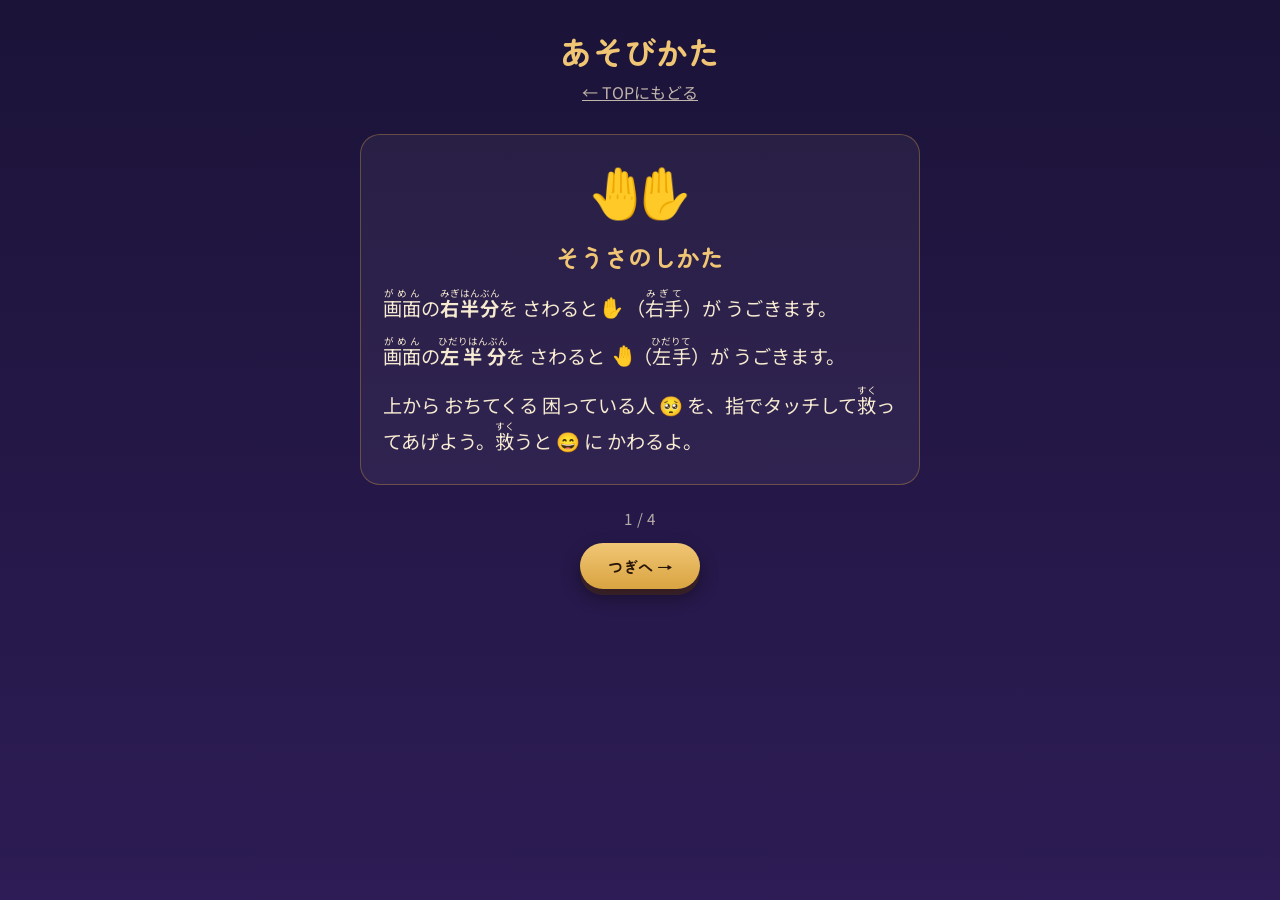
==== how-to-play.html @ 6fa82c0a "Update how-to-play.html" ====
<!DOCTYPE html>
<html lang="ja">
<head>
<meta charset="UTF-8">
<meta name="viewport" content="width=device-width, initial-scale=1, viewport-fit=cover">
<title>あそびかた ｜ 困っている人を救え！千手観音ゲーム</title>
<link rel="preconnect" href="https://fonts.googleapis.com">
<link rel="preconnect" href="https://fonts.gstatic.com" crossorigin>
<link href="https://fonts.googleapis.com/css2?family=Zen+Maru+Gothic:wght@400;700&family=Noto+Sans+JP:wght@400;700&display=swap" rel="stylesheet">
<link rel="stylesheet" href="css/style.css">
</head>
<body class="howto-page">
<div class="howto-wrap">
  <h1 class="howto-title">あそびかた</h1>
  <a class="howto-back" href="index.html">← TOPにもどる</a>

  <div class="howto-slides">
    <section class="howto-section howto-slide" data-slide="0">
      <div class="icon-row"><span class="emoji-rot emoji-rot-left">🫱</span><span class="emoji-rot emoji-rot-right">🫲</span></div>
      <h2>そうさのしかた</h2>
      <p><ruby>画面<rt>がめん</rt></ruby>の<ruby><strong>右半分</strong><rt>みぎはんぶん</rt></ruby>を さわると <span class="emoji-rot emoji-rot-right">🫲</span>（<ruby>右手<rt>みぎて</rt></ruby>）が うごきます。</p>
      <p><ruby>画面<rt>がめん</rt></ruby>の<ruby><strong>左半分</strong><rt>ひだりはんぶん</rt></ruby>を さわると <span class="emoji-rot emoji-rot-left">🫱</span>（<ruby>左手<rt>ひだりて</rt></ruby>）が うごきます。</p>
      <p>上から おちてくる 困っている人 🥺 を、指でタッチして<ruby>救<rt>すく</rt></ruby>ってあげよう。<ruby>救<rt>すく</rt></ruby>うと 😄 に かわるよ。</p>
     </section>

    <section class="howto-section howto-slide bad" data-slide="1">
      <div class="icon-row">😈</div>
      <h2>😈 に ちゅういしよう！</h2>
      <p>😈 を タッチしてしまうと、<span class="emoji-rot emoji-rot-left">🫱</span><span class="emoji-rot emoji-rot-right">🫲</span>が <strong>少しの<ruby>間<rt>あいだ</rt></ruby> しびれて</strong> うごかせなくなるよ。</p>
      <p>🥺 と まちがえないように、よく見て よけよう！</p>
    </section>

    <section class="howto-section howto-slide good" data-slide="2">
      <div class="icon-row">🪷</div>
      <h2>🪷 は ラッキーアイテム！</h2>
      <p>ときどき おちてくる 🪷（はすの花）を タッチすると、<ruby>救<rt>すく</rt></ruby>った<ruby>人数<rt>にんずう</rt></ruby>が <strong><ruby>一気<rt>いっき</rt></ruby>に10人 プラス</strong>されるよ！</p>
      <p>見つけたら ぜったい のがさないでね！</p>
    </section>

    <section class="howto-section howto-slide" data-slide="3">
      <div class="icon-row">⏱️</div>
      <h2><ruby>制限時間<rt>せいげんじかん</rt></ruby></h2>
      <p><ruby>制限時間<rt>せいげんじかん</rt></ruby>は <strong>42<ruby>秒<rt>びょう</rt></ruby></strong>。<ruby>木造千手観音坐像<rt>もくぞうせんじゅかんのんざぞう</rt></ruby>の 手の数「42本」に ちなんだ <ruby>秒数<rt>びょうすう</rt></ruby>だよ。</p>
      <p><ruby>時間切<rt>じかんぎ</rt></ruby>れになるまでに、なるべく たくさんの 困っている人 🥺 を <ruby>救<rt>すく</rt></ruby>おう！</p>
    </section>
  </div>

  <div class="howto-nav">
    <div class="howto-progress" id="howto-progress">1 / 4</div>
    <div class="howto-nav-buttons">
      <button class="btn btn-secondary hidden" id="howto-prev">← もどる</button>
      <button class="btn" id="howto-next">つぎへ →</button>
    </div>
    <a class="btn hidden" href="index.html" id="howto-finish">TOPにもどって あそぶ</a>
  </div>
</div>

<script src="js/howto.js"></script>
</body>
</html>
---- css/style.css ----
/*
  style.css
  ------------------------------------------------------
  色の数値は上のほうにまとめてあります(:root の中)。
  配色を変えたいときは、まずここの色コードを変更してみてください。
------------------------------------------------------ */

:root{
  --night-deep:#1b1338;
  --night-mid:#2d1c55;
  --night-light:#3c2566;
  --gold:#d9a441;
  --gold-bright:#f0c675;
  --ray-color:255,241,214; /* R,G,B の数値だけ(光芒の色) */
  --crimson:#b1392c;
  --cream:#f6ead0;
  --font-display: "Zen Maru Gothic", "Hiragino Maru Gothic ProN", sans-serif;
  --font-body: "Noto Sans JP", "Hiragino Sans", "Yu Gothic", sans-serif;
}

*{box-sizing:border-box; -webkit-tap-highlight-color:transparent;}

html,body{
  margin:0; padding:0; height:100%;
  background:var(--night-deep);
  font-family:var(--font-body);
  color:var(--cream);
}

/* 見出し・ボタンなど、目を引かせたい文字には display フォントを使う */
h1, h2,
.btn, .btn-secondary,
.result-score, #score,
.howto-title, .big-emoji-row{
  font-family:var(--font-display);
}

/* =========================================================
   ゲーム画面(index.html)
========================================================= */

body.game-page{
  overflow:hidden;
  touch-action:none;
  user-select:none;
}

#app{
  position:relative;
  width:100%;
  height:100vh;
  height:100dvh;
  overflow:hidden;
  background:
    radial-gradient(ellipse at 50% 8%, rgba(var(--ray-color),0.35), transparent 60%),
    linear-gradient(180deg, var(--night-deep) 0%, var(--night-mid) 50%, var(--night-light) 100%);
}

/* 薄明光線(光芒)。上のほうを光源にして、ゆっくり回る帯を重ねている */
#app::before{
  content:"";
  position:absolute;
  top:-60%; left:-50%;
  width:200%; height:200%;
  background:conic-gradient(from 0deg at 50% 22%,
    transparent 0deg,  rgba(var(--ray-color),0.20) 4deg,  transparent 11deg,
    transparent 40deg, rgba(var(--ray-color),0.14) 45deg, transparent 52deg,
    transparent 88deg, rgba(var(--ray-color),0.18) 93deg, transparent 100deg,
    transparent 138deg,rgba(var(--ray-color),0.12) 143deg,transparent 150deg,
    transparent 188deg,rgba(var(--ray-color),0.16) 193deg,transparent 200deg,
    transparent 228deg,rgba(var(--ray-color),0.13) 233deg,transparent 240deg,
    transparent 278deg,rgba(var(--ray-color),0.17) 283deg,transparent 290deg,
    transparent 328deg,rgba(var(--ray-color),0.11) 333deg,transparent 340deg,
    transparent 360deg
  );
  mix-blend-mode:screen;
  opacity:0.85;
  pointer-events:none;
  animation:rayRotate 100s linear infinite;
  z-index:0;
}
@keyframes rayRotate{
  from{ transform:rotate(0deg); }
  to{ transform:rotate(360deg); }
}

/* ---- HUD(通常モード) ---- */
#hud{
  position:absolute; top:0; left:0; right:0;
  display:flex; justify-content:space-between; align-items:center;
  padding:14px 18px 10px;
  z-index:20;
}
.hud-box{
  background:rgba(22,15,46,0.55);
  border:1px solid rgba(217,164,65,0.4);
  border-radius:14px;
  padding:6px 16px;
  font-weight:700;
  letter-spacing:0.02em;
  backdrop-filter:blur(2px);
}
#timer{color:var(--gold-bright); font-size:1.3rem; min-width:64px; text-align:center; transition:color 0.2s;}
#timer.timer-urgent{ color:#ff4d4d; }
.hud-label{font-size:0.65rem; font-weight:400; opacity:0.75; display:block; margin-bottom:1px;}

.hud-btn{
  background:rgba(177,57,44,0.35);
  border:1px solid rgba(255,140,66,0.55);
  color:var(--cream);
  font-size:0.72rem;
  font-weight:700;
  line-height:1.35;
  border-radius:12px;
  padding:8px 14px;
  text-align:center;
  cursor:pointer;
  backdrop-filter:blur(2px);
}
.hud-btn:active{ background:rgba(177,57,44,0.55); }

/* ---- HUD(デモモード) ---- */
#demo-hud{
  position:absolute; top:0; left:0; right:0;
  display:flex; justify-content:space-between; align-items:center;
  padding:14px 18px 10px;
  z-index:20;
}
.demo-badge{
  background:rgba(43,23,80,0.55);
  border:1px solid rgba(217,164,65,0.4);
  border-radius:12px;
  padding:8px 16px;
  font-size:0.78rem;
  font-weight:700;
  color:var(--gold-bright);
  letter-spacing:0.05em;
  backdrop-filter:blur(2px);
}
.demo-exit-btn{
  font-size:0.85rem;
  line-height:1.3;
  padding:12px 22px;
}

/* ---- 中央の「救った人数」表示 ---- */
#score-display{
  position:absolute;
  top:50%; left:50%;
  transform:translate(-50%,-50%);
  text-align:center;
  z-index:15;
  pointer-events:none;
}
.score-label{
  display:block;
  font-size:0.85rem;
  letter-spacing:0.06em;
  color:var(--cream);
  opacity:0.7;
  margin-bottom:2px;
}
#score{
  display:block;
  font-size:5rem;
  font-weight:700;
  color:var(--gold-bright);
  text-shadow:0 3px 16px rgba(0,0,0,0.65), 0 0 24px rgba(217,164,65,0.35);
  line-height:1;
}

/* ---- ステージ(手と落下物) ---- */
#stage{
  position:absolute; inset:0;
  z-index:1;
}
#midline{
  position:absolute; top:0; bottom:0; left:50%;
  width:1px;
  background:linear-gradient(180deg, transparent, rgba(246,234,208,0.12), transparent);
}

.target{
  position:absolute;
  font-size:2.1rem;
  line-height:1;
  transform:translate(-50%,-50%);
  filter:drop-shadow(0 2px 6px rgba(0,0,0,0.5));
  will-change:top;
}
.target.caught{
  animation:pop 0.28s ease-out forwards;
}
@keyframes pop{
  0%{transform:translate(-50%,-50%) scale(1); opacity:1;}
  100%{transform:translate(-50%,-50%) scale(1.8); opacity:0;}
}

.target.target-devil{
  filter:drop-shadow(0 2px 8px rgba(220,40,40,0.65));
}
.target.hit-devil{
  animation:hitpop 0.3s ease-out forwards;
}
@keyframes hitpop{
  0%{transform:translate(-50%,-50%) scale(1); opacity:1;}
  100%{transform:translate(-50%,-50%) scale(1.6) rotate(15deg); opacity:0;}
}

.target.target-lotus{
  filter:drop-shadow(0 2px 10px rgba(255,182,213,0.85)) drop-shadow(0 0 14px rgba(217,164,65,0.6));
}
.target.caught-lotus{
  animation:lotuspop 0.4s ease-out forwards;
}
@keyframes lotuspop{
  0%{transform:translate(-50%,-50%) scale(1); opacity:1;}
  60%{transform:translate(-50%,-50%) scale(2.1); opacity:0.9;}
  100%{transform:translate(-50%,-50%) scale(2.6); opacity:0;}
}

.hand{
  position:absolute;
  bottom:8%;
  font-size:3rem;
  line-height:1;
  transform:translate(-50%,0) rotate(var(--rot, 0deg));
  filter:drop-shadow(0 4px 8px rgba(0,0,0,0.5));
  transition:left 0.05s linear;
}
#hand-left{ --rot: -90deg; }
#hand-right{ --rot: 90deg; }
.hand.catch-pulse{
  animation:pulse 0.25s ease-out;
}
@keyframes pulse{
  0%{transform:translate(-50%,0) rotate(var(--rot,0deg)) scale(1.3);}
  100%{transform:translate(-50%,0) rotate(var(--rot,0deg)) scale(1);}
}
.hand.numb{
  filter:grayscale(0.85) brightness(0.65) drop-shadow(0 0 10px rgba(60,60,90,0.7));
  animation:shake 0.175s ease-in-out infinite;
}
@keyframes shake{
  0%,100%{ margin-left:0; }
  25%{ margin-left:-3px; }
  75%{ margin-left:3px; }
}

.zone-hint{
  position:absolute;
  bottom:2%;
  width:50%;
  text-align:center;
  font-size:0.72rem;
  color:rgba(246,234,208,0.55);
  letter-spacing:0.05em;
}
#hint-left{left:0;}
#hint-right{left:50%;}

/* ---- オーバーレイ画面共通(TOP・結果・スコア確認) ---- */
.overlay{
  position:absolute; inset:0;
  display:flex; flex-direction:column; align-items:center; justify-content:center;
  text-align:center;
  padding:32px 24px;
  background:rgba(16,10,32,0.86);
  z-index:50;
  overflow-y:auto;
}
.overlay h1{
  font-size:1.6rem;
  margin:0 0 6px;
  color:var(--gold-bright);
  letter-spacing:0.02em;
}
.overlay .sub{
  font-size:0.95rem;
  color:var(--cream);
  opacity:0.85;
  margin-bottom:22px;
  line-height:1.7;
}
.big-emoji-row{font-size:2.6rem; margin-bottom:18px; letter-spacing:6px;}

.menu-buttons{
  display:flex;
  flex-direction:column;
  align-items:stretch;
  width:100%;
  max-width:280px;
  gap:12px;
}

.btn{
  background:linear-gradient(180deg, var(--gold-bright), var(--gold));
  color:#2a1608;
  font-weight:700;
  font-size:1.05rem;
  border:none;
  border-radius:999px;
  padding:14px 40px;
  box-shadow:0 6px 0 rgba(90,50,10,0.4), 0 8px 18px rgba(0,0,0,0.4);
  cursor:pointer;
  text-decoration:none;
  display:inline-block;
}
.btn:active{ transform:translateY(3px); box-shadow:0 3px 0 rgba(90,50,10,0.4);}
.btn-secondary{
  background:transparent;
  color:var(--gold-bright);
  border:1.5px solid rgba(217,164,65,0.6);
  box-shadow:none;
  font-size:0.9rem;
  padding:12px 32px;
}
.btn-secondary:active{ transform:translateY(2px); background:rgba(217,164,65,0.12); }

.result-score{
  font-size:2.6rem;
  font-weight:700;
  color:var(--gold-bright);
  margin-bottom:4px;
}
.result-label{font-size:0.85rem; opacity:0.8; margin-bottom:20px;}
.lore{
  max-width:320px;
  font-size:0.86rem;
  line-height:1.85;
  color:var(--cream);
  opacity:0.92;
  border-top:1px solid rgba(217,164,65,0.35);
  border-bottom:1px solid rgba(217,164,65,0.35);
  padding:16px 4px;
  margin-bottom:22px;
}

/* ---- スコア保存欄(結果画面) ---- */
.save-score-row{
  display:flex;
  gap:8px;
  width:100%;
  max-width:300px;
  margin-bottom:10px;
}
#name-input{
  flex:1;
  min-width:0;
  border-radius:10px;
  border:1px solid rgba(217,164,65,0.5);
  background:rgba(255,255,255,0.06);
  color:var(--cream);
  padding:10px 12px;
  font-size:0.95rem;
}
#name-input::placeholder{ color:rgba(246,234,208,0.45); }
.save-btn{
  padding:10px 18px;
  font-size:0.9rem;
  white-space:nowrap;
}
.save-note{
  font-size:0.85rem;
  color:var(--gold-bright);
  margin-bottom:14px;
}

/* ---- スコア確認画面 ---- */
.score-list{
  list-style:none;
  padding:0;
  margin:0 0 20px;
  width:100%;
  max-width:320px;
  text-align:left;
}
.score-list li{
  display:flex;
  align-items:baseline;
  gap:10px;
  padding:9px 14px;
  border-radius:10px;
  background:rgba(255,255,255,0.05);
  margin-bottom:6px;
}
.score-list li .rank{
  font-weight:700;
  color:var(--gold-bright);
  min-width:1.6em;
}
.score-list li .name{
  flex:1;
  overflow:hidden;
  text-overflow:ellipsis;
  white-space:nowrap;
}
.score-list li .num{
  font-weight:700;
  color:var(--gold-bright);
}
.score-empty{
  font-size:0.85rem;
  opacity:0.7;
  margin-bottom:20px;
}
.link-small{
  font-size:0.78rem;
  color:rgba(246,234,208,0.6);
  margin-top:14px;
  text-decoration:underline;
  background:none;
  border:none;
  cursor:pointer;
}

.hidden{display:none !important;}

/* 🫱🫲を手のひらとして表示するための共通クラス
   (左手位置=🫱を反時計回り / 右手位置=🫲を時計回り) */
.emoji-rot{
  display:inline-block;
  transform:rotate(var(--rot, 0deg));
}
.emoji-rot-left{ --rot: -90deg; }
.emoji-rot-right{ --rot: 90deg; }

/* ---- 音源クレジット(TOP画面下部・控えめに表示) ---- */
.credit-row{
  display:flex;
  gap:20px;
  width:100%;
  max-width:320px;
  margin-top:26px;
  font-size:0.62rem;
  line-height:1.6;
  color:rgba(246,234,208,0.4);
  text-align:center;
}
.credit-col{ flex:1; min-width:0; }
.credit-col a{
  color:inherit;
  text-decoration:underline;
  word-break:break-all;
}

/* =========================================================
   あそびかたページ(how-to-play.html)
========================================================= */
body.howto-page{
  background:linear-gradient(180deg, var(--night-deep) 0%, var(--night-mid) 100%);
  min-height:100%;
  padding:28px 20px 60px;
}
.howto-wrap{
  max-width:560px;
  margin:0 auto;
}
.howto-title{
  font-size:2rem;
  color:var(--gold-bright);
  text-align:center;
  margin:0 0 6px;
}
.howto-back{
  display:block;
  text-align:center;
  color:var(--cream);
  opacity:0.75;
  font-size:1rem;
  text-decoration:underline;
  margin-bottom:30px;
}
.howto-section{
  background:rgba(255,255,255,0.05);
  border:1px solid rgba(217,164,65,0.35);
  border-radius:20px;
  padding:24px 22px;
  margin-bottom:22px;
}
.howto-slide{ display:none; }
.howto-slide.active{ display:block; }
.howto-section .icon-row{
  font-size:3rem;
  text-align:center;
  margin-bottom:10px;
}
.howto-section h2{
  font-size:1.5rem;
  color:var(--gold-bright);
  text-align:center;
  margin:0 0 14px;
}
.howto-section p{
  font-size:1.2rem;
  line-height:1.9;
  margin:0 0 10px;
}
.howto-section p:last-child{ margin-bottom:0; }
.howto-section.good{ border-color:rgba(255,182,213,0.6); }
.howto-section.bad{ border-color:rgba(220,90,80,0.6); }

.howto-nav{
  display:flex;
  flex-direction:column;
  align-items:center;
  gap:14px;
  margin-top:6px;
}
.howto-progress{
  font-size:0.95rem;
  opacity:0.7;
  letter-spacing:0.05em;
}
.howto-nav-buttons{
  display:flex;
  gap:14px;
  justify-content:center;
  width:100%;
}
.howto-nav-buttons .btn,
.howto-nav-buttons .btn-secondary{
  padding:12px 28px;
  font-size:0.95rem;
}
#howto-finish{
  width:100%;
  max-width:280px;
  text-align:center;
}
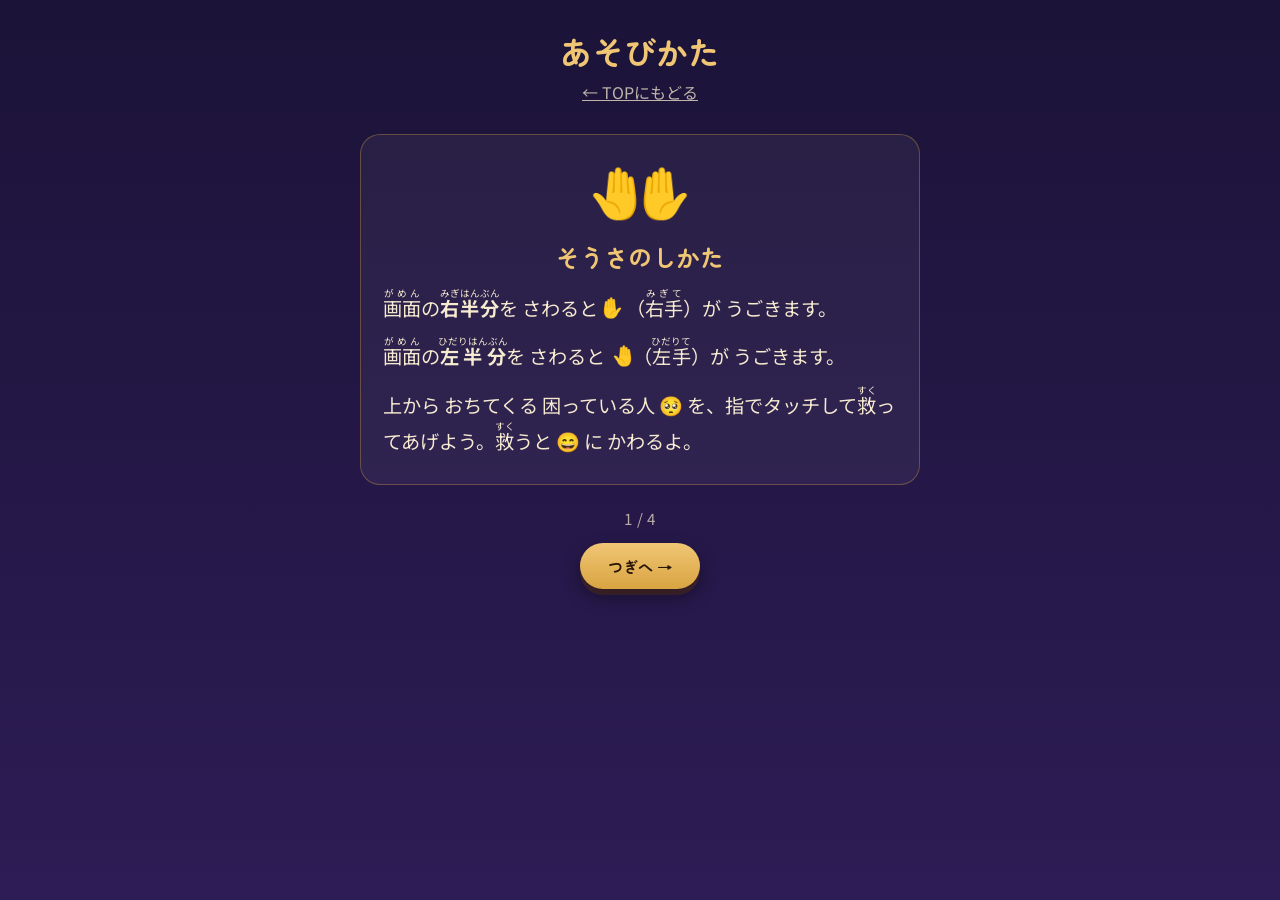
==== commit 24a20073: "Update how-to-play.html" ====
--- a/how-to-play.html
+++ b/how-to-play.html
@@ -16,17 +16,17 @@
 
   <div class="howto-slides">
     <section class="howto-section howto-slide" data-slide="0">
-      <div class="icon-row"><span class="emoji-rot emoji-rot-left">🫱</span><span class="emoji-rot emoji-rot-right">🫲</span></div>
+      <div class="icon-row"><span class="emoji-rot emoji-rot-left">🫲</span><span class="emoji-rot emoji-rot-right">🫲</span></div>
       <h2>そうさのしかた</h2>
       <p><ruby>画面<rt>がめん</rt></ruby>の<ruby><strong>右半分</strong><rt>みぎはんぶん</rt></ruby>を さわると <span class="emoji-rot emoji-rot-right">🫲</span>（<ruby>右手<rt>みぎて</rt></ruby>）が うごきます。</p>
-      <p><ruby>画面<rt>がめん</rt></ruby>の<ruby><strong>左半分</strong><rt>ひだりはんぶん</rt></ruby>を さわると <span class="emoji-rot emoji-rot-left">🫱</span>（<ruby>左手<rt>ひだりて</rt></ruby>）が うごきます。</p>
+      <p><ruby>画面<rt>がめん</rt></ruby>の<ruby><strong>左半分</strong><rt>ひだりはんぶん</rt></ruby>を さわると <span class="emoji-rot emoji-rot-left">🫲</span>（<ruby>左手<rt>ひだりて</rt></ruby>）が うごきます。</p>
       <p>上から おちてくる 困っている人 🥺 を、指でタッチして<ruby>救<rt>すく</rt></ruby>ってあげよう。<ruby>救<rt>すく</rt></ruby>うと 😄 に かわるよ。</p>
      </section>
 
     <section class="howto-section howto-slide bad" data-slide="1">
       <div class="icon-row">😈</div>
       <h2>😈 に ちゅういしよう！</h2>
-      <p>😈 を タッチしてしまうと、<span class="emoji-rot emoji-rot-left">🫱</span><span class="emoji-rot emoji-rot-right">🫲</span>が <strong>少しの<ruby>間<rt>あいだ</rt></ruby> しびれて</strong> うごかせなくなるよ。</p>
+      <p>😈 を タッチしてしまうと、<span class="emoji-rot emoji-rot-left">🫲</span><span class="emoji-rot emoji-rot-right">🫲</span>が <strong>少しの<ruby>間<rt>あいだ</rt></ruby> しびれて</strong> うごかせなくなるよ。</p>
       <p>🥺 と まちがえないように、よく見て よけよう！</p>
     </section>
 
--- a/css/style.css
+++ b/css/style.css
@@ -224,18 +224,20 @@
   bottom:8%;
   font-size:3rem;
   line-height:1;
-  transform:translate(-50%,0) rotate(var(--rot, 0deg));
+  /* 右手も左手も同じ🫲の絵文字を使い、右手はそのまま回転、
+     左手は左右反転(scaleX)してから回転することで、
+     絵文字の種類によるデザインの違い(端末差)を避けている */
+  transform:translate(-50%,0) scaleX(var(--flip, 1)) rotate(90deg);
   filter:drop-shadow(0 4px 8px rgba(0,0,0,0.5));
   transition:left 0.05s linear;
 }
-#hand-left{ --rot: -90deg; }
-#hand-right{ --rot: 90deg; }
+#hand-left{ --flip: -1; }
 .hand.catch-pulse{
   animation:pulse 0.25s ease-out;
 }
 @keyframes pulse{
-  0%{transform:translate(-50%,0) rotate(var(--rot,0deg)) scale(1.3);}
-  100%{transform:translate(-50%,0) rotate(var(--rot,0deg)) scale(1);}
+  0%{transform:translate(-50%,0) scaleX(var(--flip,1)) rotate(90deg) scale(1.3);}
+  100%{transform:translate(-50%,0) scaleX(var(--flip,1)) rotate(90deg) scale(1);}
 }
 .hand.numb{
   filter:grayscale(0.85) brightness(0.65) drop-shadow(0 0 10px rgba(60,60,90,0.7));
@@ -420,10 +422,9 @@
    (左手位置=🫱を反時計回り / 右手位置=🫲を時計回り) */
 .emoji-rot{
   display:inline-block;
-  transform:rotate(var(--rot, 0deg));
-}
-.emoji-rot-left{ --rot: -90deg; }
-.emoji-rot-right{ --rot: 90deg; }
+  transform:scaleX(var(--flip, 1)) rotate(90deg);
+}
+.emoji-rot-left{ --flip: -1; }
 
 /* ---- 音源クレジット(TOP画面下部・控えめに表示) ---- */
 .credit-row{
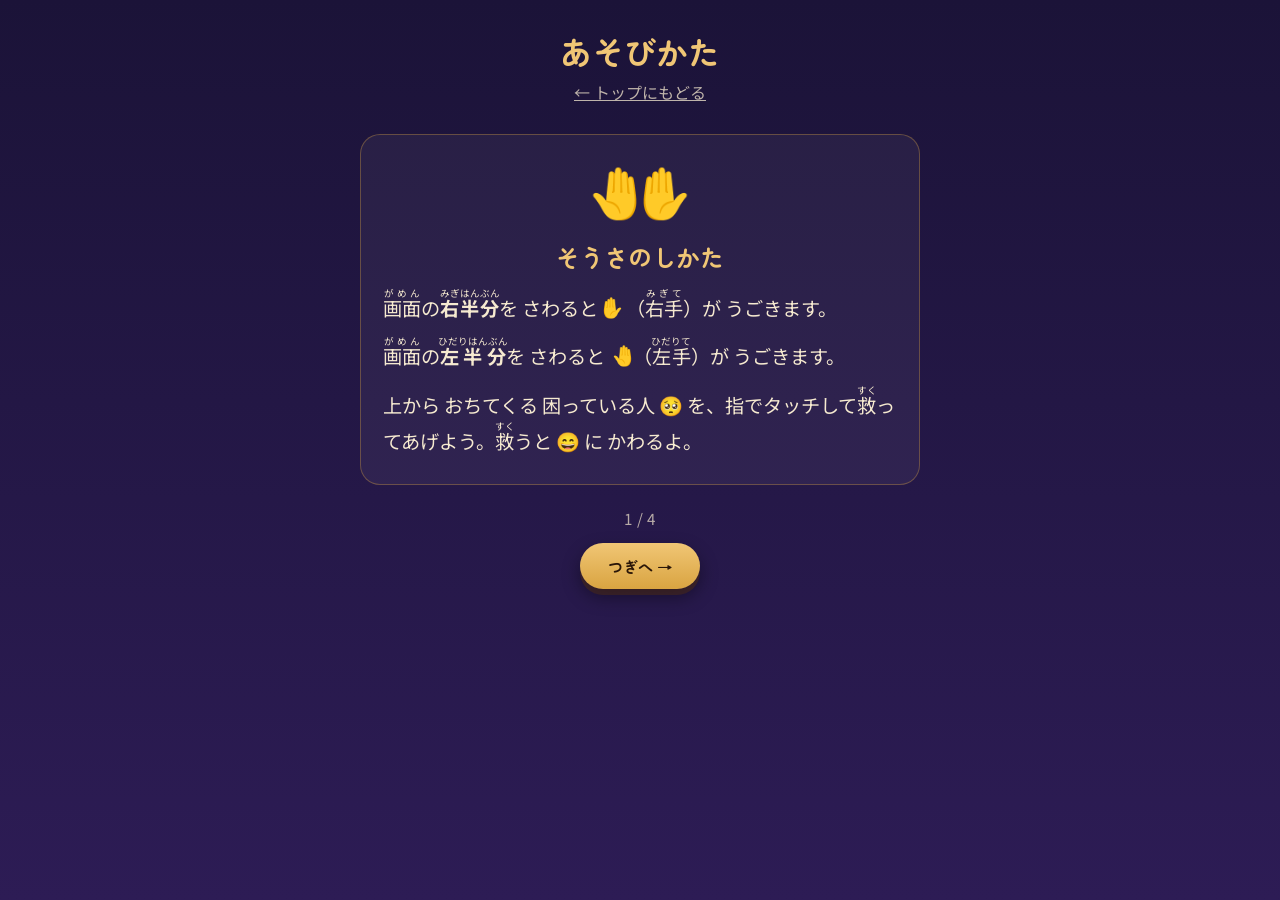
==== commit 1f114039: "Update how-to-play.html" ====
--- a/how-to-play.html
+++ b/how-to-play.html
@@ -12,7 +12,7 @@
 <body class="howto-page">
 <div class="howto-wrap">
   <h1 class="howto-title">あそびかた</h1>
-  <a class="howto-back" href="index.html">← TOPにもどる</a>
+  <a class="howto-back" href="index.html">← トップにもどる</a>
 
   <div class="howto-slides">
     <section class="howto-section howto-slide" data-slide="0">
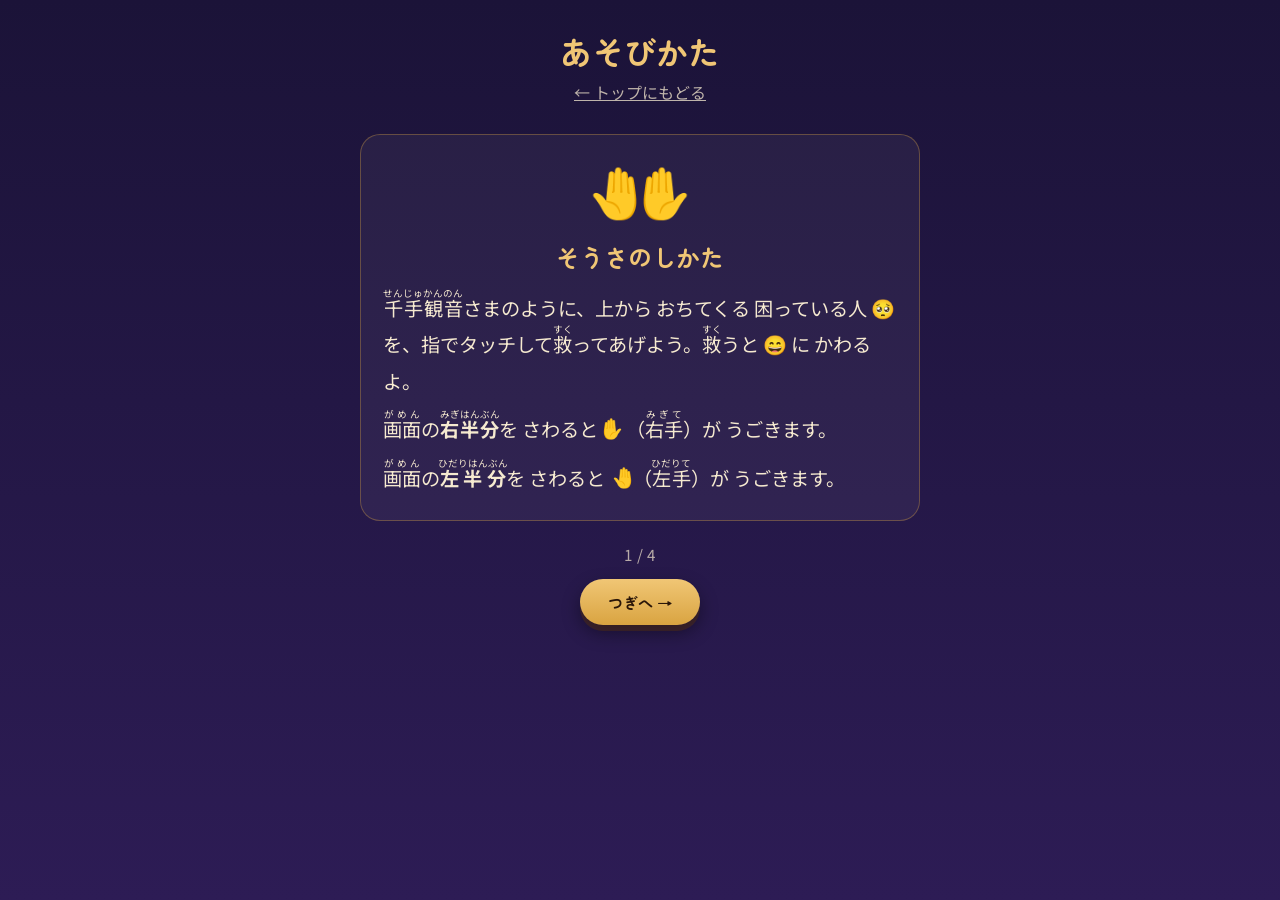
==== commit c0aa0599: "Update how-to-play.html" ====
--- a/how-to-play.html
+++ b/how-to-play.html
@@ -18,23 +18,23 @@
     <section class="howto-section howto-slide" data-slide="0">
       <div class="icon-row"><span class="emoji-rot emoji-rot-left">🫲</span><span class="emoji-rot emoji-rot-right">🫲</span></div>
       <h2>そうさのしかた</h2>
+      <p><ruby>千手観音<rt>せんじゅかんのん</rt></ruby>さまのように、上から おちてくる 困っている人 🥺 を、指でタッチして<ruby>救<rt>すく</rt></ruby>ってあげよう。<ruby>救<rt>すく</rt></ruby>うと 😄 に かわるよ。</p>
       <p><ruby>画面<rt>がめん</rt></ruby>の<ruby><strong>右半分</strong><rt>みぎはんぶん</rt></ruby>を さわると <span class="emoji-rot emoji-rot-right">🫲</span>（<ruby>右手<rt>みぎて</rt></ruby>）が うごきます。</p>
       <p><ruby>画面<rt>がめん</rt></ruby>の<ruby><strong>左半分</strong><rt>ひだりはんぶん</rt></ruby>を さわると <span class="emoji-rot emoji-rot-left">🫲</span>（<ruby>左手<rt>ひだりて</rt></ruby>）が うごきます。</p>
-      <p>上から おちてくる 困っている人 🥺 を、指でタッチして<ruby>救<rt>すく</rt></ruby>ってあげよう。<ruby>救<rt>すく</rt></ruby>うと 😄 に かわるよ。</p>
-     </section>
+    </section>
 
     <section class="howto-section howto-slide bad" data-slide="1">
       <div class="icon-row">😈</div>
       <h2>😈 に ちゅういしよう！</h2>
       <p>😈 を タッチしてしまうと、<span class="emoji-rot emoji-rot-left">🫲</span><span class="emoji-rot emoji-rot-right">🫲</span>が <strong>少しの<ruby>間<rt>あいだ</rt></ruby> しびれて</strong> うごかせなくなるよ。</p>
-      <p>🥺 と まちがえないように、よく見て よけよう！</p>
+      <p>🥺 と まちがえないように、よく見て うまく よけてね！</p>
     </section>
 
     <section class="howto-section howto-slide good" data-slide="2">
       <div class="icon-row">🪷</div>
       <h2>🪷 は ラッキーアイテム！</h2>
-      <p>ときどき おちてくる 🪷（はすの花）を タッチすると、<ruby>救<rt>すく</rt></ruby>った<ruby>人数<rt>にんずう</rt></ruby>が <strong><ruby>一気<rt>いっき</rt></ruby>に10人 プラス</strong>されるよ！</p>
-      <p>見つけたら ぜったい のがさないでね！</p>
+      <p><ruby>運<rt>うん</rt></ruby>が よければ おちてくる 🪷（はすの花）を タッチすると、<ruby>救<rt>すく</rt></ruby>った<ruby>人数<rt>にんずう</rt></ruby>が <strong><ruby>一気<rt>いっき</rt></ruby>に 10人 プラス</strong>されるよ！</p>
+      <p><ruby>高得点<rt>こうとくてん</rt></ruby>のチャンス！見つけたら ぜったい のがさないでね！</p>
     </section>
 
     <section class="howto-section howto-slide" data-slide="3">
@@ -51,7 +51,7 @@
       <button class="btn btn-secondary hidden" id="howto-prev">← もどる</button>
       <button class="btn" id="howto-next">つぎへ →</button>
     </div>
-    <a class="btn hidden" href="index.html" id="howto-finish">TOPにもどって あそぶ</a>
+    <a class="btn hidden" href="index.html" id="howto-finish">トップにもどって あそぶ</a>
   </div>
 </div>
 
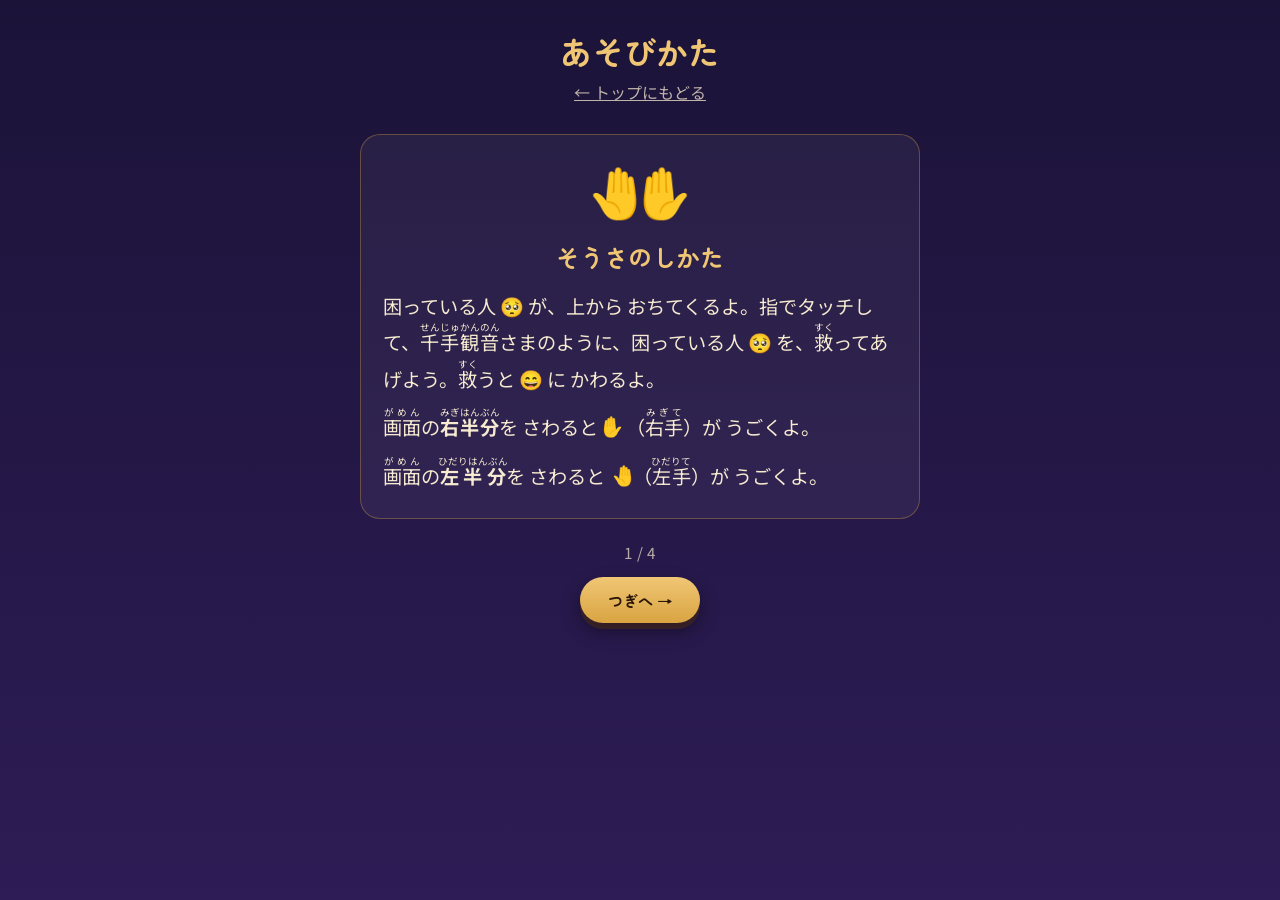
==== commit c6072b42: "Update how-to-play.html" ====
--- a/how-to-play.html
+++ b/how-to-play.html
@@ -18,9 +18,9 @@
     <section class="howto-section howto-slide" data-slide="0">
       <div class="icon-row"><span class="emoji-rot emoji-rot-left">🫲</span><span class="emoji-rot emoji-rot-right">🫲</span></div>
       <h2>そうさのしかた</h2>
-      <p><ruby>千手観音<rt>せんじゅかんのん</rt></ruby>さまのように、上から おちてくる 困っている人 🥺 を、指でタッチして<ruby>救<rt>すく</rt></ruby>ってあげよう。<ruby>救<rt>すく</rt></ruby>うと 😄 に かわるよ。</p>
-      <p><ruby>画面<rt>がめん</rt></ruby>の<ruby><strong>右半分</strong><rt>みぎはんぶん</rt></ruby>を さわると <span class="emoji-rot emoji-rot-right">🫲</span>（<ruby>右手<rt>みぎて</rt></ruby>）が うごきます。</p>
-      <p><ruby>画面<rt>がめん</rt></ruby>の<ruby><strong>左半分</strong><rt>ひだりはんぶん</rt></ruby>を さわると <span class="emoji-rot emoji-rot-left">🫲</span>（<ruby>左手<rt>ひだりて</rt></ruby>）が うごきます。</p>
+      <p>困っている人 🥺 が、上から おちてくるよ。指でタッチして、<ruby>千手観音<rt>せんじゅかんのん</rt></ruby>さまのように、困っている人 🥺 を、<ruby>救<rt>すく</rt></ruby>ってあげよう。<ruby>救<rt>すく</rt></ruby>うと 😄 に かわるよ。</p>
+      <p><ruby>画面<rt>がめん</rt></ruby>の<ruby><strong>右半分</strong><rt>みぎはんぶん</rt></ruby>を さわると <span class="emoji-rot emoji-rot-right">🫲</span>（<ruby>右手<rt>みぎて</rt></ruby>）が うごくよ。</p>
+      <p><ruby>画面<rt>がめん</rt></ruby>の<ruby><strong>左半分</strong><rt>ひだりはんぶん</rt></ruby>を さわると <span class="emoji-rot emoji-rot-left">🫲</span>（<ruby>左手<rt>ひだりて</rt></ruby>）が うごくよ。</p>
     </section>
 
     <section class="howto-section howto-slide bad" data-slide="1">
